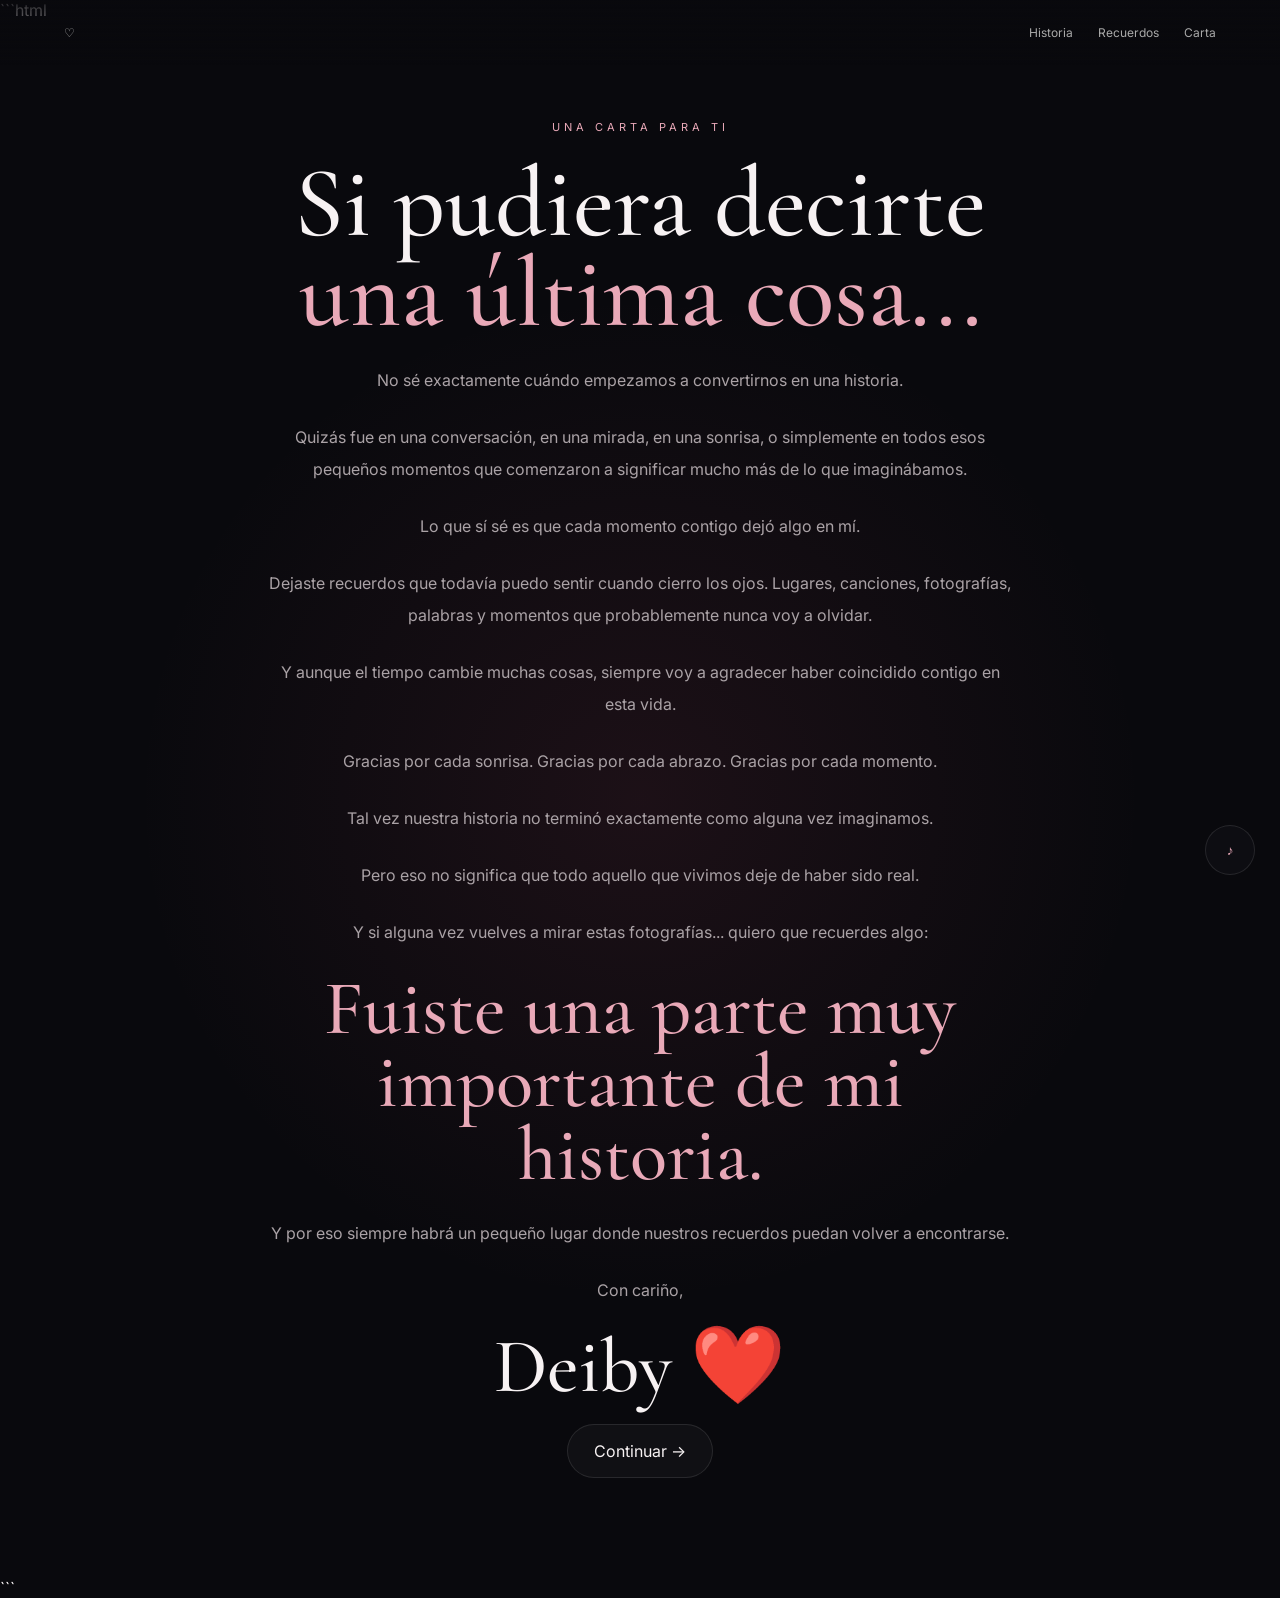
==== carta.html @ 8153db78 "Fix hyperlink in carta.html" ====
```html
<!DOCTYPE html>
<html lang="es">

<head>

    <meta charset="UTF-8">

    <meta
        name="viewport"
        content="width=device-width, initial-scale=1.0"
    >

    <title>Una Carta Para Ti ❤️</title>

    <link
        rel="stylesheet"
        href="Styles.css"
    >

</head>


<body>


    <!-- NAVEGACIÓN -->

    <nav class="story-nav">

        <a
            href="index.html"
            class="logo"
        >
            ♡
        </a>


        <div>

            <a href="historia.html">
                Historia
            </a>

            <a href="recuerdos.html">
                Recuerdos
            </a>

            <a href="carta.html">
                Carta
            </a>

        </div>

    </nav>



    <!-- CARTA -->

    <main class="story-section letter-scene">

        <article class="letter">

            <p class="eyebrow">
                UNA CARTA PARA TI
            </p>


            <h1>

                Si pudiera decirte
                <span>
                    una última cosa...
                </span>

            </h1>


            <p>

                No sé exactamente cuándo
                empezamos a convertirnos en una historia.

            </p>


            <p>

                Quizás fue en una conversación,
                en una mirada, en una sonrisa,
                o simplemente en todos esos pequeños
                momentos que comenzaron a significar
                mucho más de lo que imaginábamos.

            </p>


            <p>

                Lo que sí sé es que cada momento
                contigo dejó algo en mí.

            </p>


            <p>

                Dejaste recuerdos que todavía puedo
                sentir cuando cierro los ojos.

                Lugares, canciones, fotografías,
                palabras y momentos que probablemente
                nunca voy a olvidar.

            </p>


            <p>

                Y aunque el tiempo cambie muchas cosas,
                siempre voy a agradecer haber coincidido
                contigo en esta vida.

            </p>


            <p>

                Gracias por cada sonrisa.

                Gracias por cada abrazo.

                Gracias por cada momento.

            </p>


            <p>

                Tal vez nuestra historia no terminó
                exactamente como alguna vez imaginamos.

            </p>


            <p>

                Pero eso no significa que todo aquello
                que vivimos deje de haber sido real.

            </p>


            <p>

                Y si alguna vez vuelves a mirar
                estas fotografías...

                quiero que recuerdes algo:

            </p>


            <h2>

                <span>
                    Fuiste una parte muy importante
                    de mi historia.
                </span>

            </h2>


            <p>

                Y por eso siempre habrá un pequeño
                lugar donde nuestros recuerdos
                puedan volver a encontrarse.

            </p>


            <p>

                Con cariño,

            </p>


            <h2>

                Deiby ❤️

            </h2>


            <br>

<a href="historia.html#final-pagina" class="main-button">
    Continuar →
</a>

        </article>

    </main>



    <!-- MÚSICA -->

    <audio
        id="music"
        loop
    >

        <source
            src="music/fondo_romantico.mp3"
            type="audio/mpeg"
        >

    </audio>


    <button
        class="music-button"
        onclick="toggleMusic()"
    >
        ♪
    </button>


    <script src="script.js"></script>

</body>

</html>
```
---- Styles.css ----
@import url('https://fonts.googleapis.com/css2?family=Cormorant+Garamond:wght@400;500;600;700&family=Inter:wght@300;400;500;600&display=swap');


:root {

    --background: #09090d;
    --background-soft: #111116;

    --text: #f7f2f3;
    --muted: #aaa2a6;

    --accent: #e9a9b8;
    --accent-light: #ffd7df;

    --border: rgba(255,255,255,.1);

}


* {

    margin: 0;
    padding: 0;

    box-sizing: border-box;

}


html {

    scroll-behavior: smooth;

}


body {

    background: var(--background);

    color: var(--text);

    font-family: 'Inter', sans-serif;

}


a {

    color: inherit;

    text-decoration: none;

}


button {

    font-family: inherit;

}


/* -------------------------
   PORTADA
------------------------- */


.home {

    min-height: 100vh;

    background:

        radial-gradient(
            circle at 50% 40%,
            rgba(190,80,110,.18),
            transparent 40%
        ),

        #09090d;

}


.hero {

    min-height: 100vh;

    display: flex;

    flex-direction: column;

    justify-content: center;

    align-items: center;

    text-align: center;

    padding: 30px;

}


.eyebrow {

    font-size: 11px;

    letter-spacing: 4px;

    text-transform: uppercase;

    color: var(--accent);

    margin-bottom: 25px;

}


.hero h1 {

    max-width: 850px;

    font-family: 'Cormorant Garamond', serif;

    font-size: clamp(55px, 8vw, 110px);

    line-height: .9;

    font-weight: 500;

}


.hero h1 span,
.story-section h1 span,
.story-section h2 span {

    display: block;

    color: var(--accent);

}


.hero-text {

    max-width: 550px;

    margin: 35px 0;

    color: var(--muted);

    line-height: 1.8;

}


.main-button {

    display: inline-flex;

    align-items: center;

    gap: 20px;

    padding: 16px 26px;

    border: 1px solid var(--border);

    border-radius: 50px;

    transition: .4s;

    background: rgba(255,255,255,.03);

}


.main-button:hover {

    transform: translateY(-4px);

    background: var(--accent);

    color: #171017;

}


.scroll-hint {

    margin-top: 70px;

    color: #777;

    font-size: 11px;

    letter-spacing: 2px;

    text-transform: uppercase;

}


.scroll-hint span {

    display: block;

    font-size: 20px;

    margin-bottom: 10px;

}


/* -------------------------
   NAV
------------------------- */


.story-nav {

    position: fixed;

    top: 0;

    left: 0;

    width: 100%;

    z-index: 100;

    display: flex;

    justify-content: space-between;

    align-items: center;

    padding: 25px 5%;

    background: linear-gradient(
        rgba(9,9,13,.9),
        transparent
    );

}


.logo {

    font-family: 'Cormorant Garamond', serif;

    font-size: 35px;

    color: var(--accent);

}


.story-nav div {

    display: flex;

    gap: 25px;

}


.story-nav a {

    font-size: 12px;

    color: #aaa;

    transition: .3s;

}


.story-nav a:hover {

    color: var(--accent);

}


/* -------------------------
   HISTORIA
------------------------- */


.story-section {

    min-height: 100vh;

    display: flex;

    align-items: center;

    justify-content: center;

    padding: 100px 8%;

}


.intro {

    text-align: center;

    background:

        radial-gradient(
            circle,
            rgba(210,90,120,.12),
            transparent 45%
        );

}


.story-content {

    max-width: 800px;

}


.story-section h1 {

    font-family: 'Cormorant Garamond', serif;

    font-size: clamp(55px, 8vw, 100px);

    line-height: .9;

    font-weight: 500;

}


.story-section h2 {

    font-family: 'Cormorant Garamond', serif;

    font-size: clamp(45px, 6vw, 80px);

    line-height: .95;

    font-weight: 500;

}


.story-content > p:not(.eyebrow) {

    margin: 35px auto;

    max-width: 550px;

    color: var(--muted);

    line-height: 1.8;

}


.story-content button {

    padding: 15px 30px;

    border: 1px solid var(--border);

    border-radius: 50px;

    color: white;

    background: transparent;

    cursor: pointer;

}


/* -------------------------
   FOTO
------------------------- */


.photo-scene {

    gap: 10%;

    background: var(--background-soft);

}


.photo-wrapper {

    width: min(500px, 90vw);

    transform: rotate(-3deg);

}


.photo-wrapper img {

    width: 100%;

    display: block;

    padding: 12px;

    background: #f4eeee;

    box-shadow:
        0 30px 80px rgba(0,0,0,.5);

}


.story-text {

    max-width: 500px;

}


.story-text p:not(.eyebrow) {

    color: var(--muted);

    line-height: 1.8;

    margin-top: 30px;

}


/* -------------------------
   RECUERDOS
------------------------- */


.memories {

    flex-direction: column;

    text-align: center;

}


.memory-grid {

    width: 100%;

    max-width: 1100px;

    margin-top: 70px;

    display: grid;

    grid-template-columns: repeat(4, 1fr);

    gap: 18px;

}


.memory-grid img {

    width: 100%;

    height: 350px;

    object-fit: cover;

    transition: .5s;

    filter: grayscale(30%);

}


.memory-grid img:hover {

    transform: scale(1.04);

    filter: grayscale(0);

}


/* -------------------------
   CARTA
------------------------- */


.letter-scene {

    background:

        radial-gradient(
            circle at center,
            rgba(200,80,110,.1),
            transparent 50%
        );

}


.letter {

    max-width: 750px;

    text-align: center;

}


.letter p:not(.eyebrow) {

    margin: 25px auto;

    color: var(--muted);

    line-height: 2;

}


/* -------------------------
   FINAL
------------------------- */


.final-scene {

    position: relative;

    padding: 0;

    overflow: hidden;

}


.final-scene > img {

    width: 100%;

    height: 100vh;

    object-fit: cover;

    filter: brightness(.35);

}


.final-overlay {

    position: absolute;

    inset: 0;

    display: flex;

    flex-direction: column;

    justify-content: center;

    align-items: center;

    text-align: center;

    padding: 30px;

}


.final-overlay h1 {

    max-width: 900px;

    margin-bottom: 45px;

}


/* -------------------------
   MUSICA
------------------------- */


.music-button {

    position: fixed;

    right: 25px;

    bottom: 25px;

    width: 50px;

    height: 50px;

    border-radius: 50%;

    border: 1px solid var(--border);

    background: rgba(15,15,20,.8);

    color: var(--accent);

    cursor: pointer;

    z-index: 200;

}


/* -------------------------
   RESPONSIVE
------------------------- */


@media (max-width: 800px) {

    .story-nav div {

        gap: 12px;

    }


    .story-nav a {

        font-size: 10px;

    }


    .photo-scene {

        flex-direction: column;

    }


    .story-text {

        text-align: center;

    }


    .memory-grid {

        grid-template-columns: repeat(2, 1fr);

    }


    .memory-grid img {

        height: 250px;

    }

}


@media (max-width: 500px) {

    .story-nav {

        padding: 18px;

    }


    .story-nav div {

        gap: 8px;

    }


    .memory-grid {

        grid-template-columns: 1fr;

    }


    .memory-grid img {

        height: 350px;

    }

}

/* =================================
   EFFECT CARDS - NUESTROS RECUERDOS
================================= */

.memories-carousel {
  width: 100%;
  max-width: 900px;
  margin: 50px auto 20px;
  padding: 25px 0 10px;
  overflow: hidden;
}

.memories-swiper {
  width: 100%;
  max-width: 350px;
  height: 470px;
  overflow: visible;
  margin: 0 auto;
}

.memories-swiper .swiper-slide {
  position: relative;
  width: 310px;
  height: 440px;
  overflow: hidden;
  border-radius: 25px;
  background: #f6e4ec;
  border: 1px solid rgba(255, 255, 255, 0.8);
  box-shadow: 0 18px 40px rgba(65, 31, 48, 0.2);
}

.memories-swiper .swiper-slide > img {
  display: block;
  width: 100%;
  height: 100%;
  object-fit: cover;
}

.memory-caption {
  position: absolute;
  inset: auto 0 0;
  padding: 55px 23px 25px;
  color: white;
  background: linear-gradient(
    transparent,
    rgba(28, 13, 24, 0.9)
  );
  text-align: left;
}

.memory-caption span {
  font-size: 0.8rem;
  letter-spacing: 3px;
  color: #ffd4e5;
}

.memory-caption h3 {
  margin: 10px 0 6px;
  font-size: 1.7rem;
}

.memory-caption p {
  margin: 0;
  line-height: 1.6;
  font-size: 0.92rem;
}

.memories-pagination {
  display: flex;
  justify-content: center;
  gap: 5px;
  margin-top: 18px;
}

.memories-pagination .swiper-pagination-bullet {
  background: #d58aab;
  opacity: 0.45;
}

.memories-pagination .swiper-pagination-bullet-active {
  background: #b94d7c;
  opacity: 1;
}

.memories-hint {
  margin-top: 20px;
  text-align: center;
  font-size: 0.9rem;
  opacity: 0.75;
}

/* Tarjeta especial para Lía Victoria */

.memories-swiper .memory-baby-card {
  display: flex;
  align-items: center;
  justify-content: center;
  padding: 28px;
  box-sizing: border-box;
  text-align: center;
  color: #8e4d70;
  background:
    radial-gradient(circle at top right, #fff 0, transparent 35%),
    linear-gradient(145deg, #ffe6ef, #eee4ff);
}

.baby-content > span {
  display: block;
  font-size: 4rem;
  color: #cc719b;
  animation: babyHeartbeat 2s infinite;
}

.baby-content > p:first-of-type {
  margin-top: 15px;
  font-size: 0.7rem;
  font-weight: bold;
  letter-spacing: 2px;
}

.baby-content h3 {
  margin: 15px 0;
  font-family: Georgia, serif;
  font-size: 2.6rem;
  color: #bd5f8d;
}

.baby-content a {
  display: inline-block;
  margin-top: 20px;
  padding: 12px 18px;
  border-radius: 30px;
  color: white;
  background: #c96997;
  text-decoration: none;
  font-weight: bold;
}

.baby-content a:hover {
  background: #a94c79;
}

@keyframes babyHeartbeat {
  0%, 100% { transform: scale(1); }
  50% { transform: scale(1.12); }
}

@media (max-width: 480px) {
  .memories-swiper {
    max-width: 290px;
    height: 420px;
  }

  .memories-swiper .swiper-slide {
    width: 270px;
    height: 395px;
  }

  .memory-caption h3 {
    font-size: 1.5rem;
  }
}
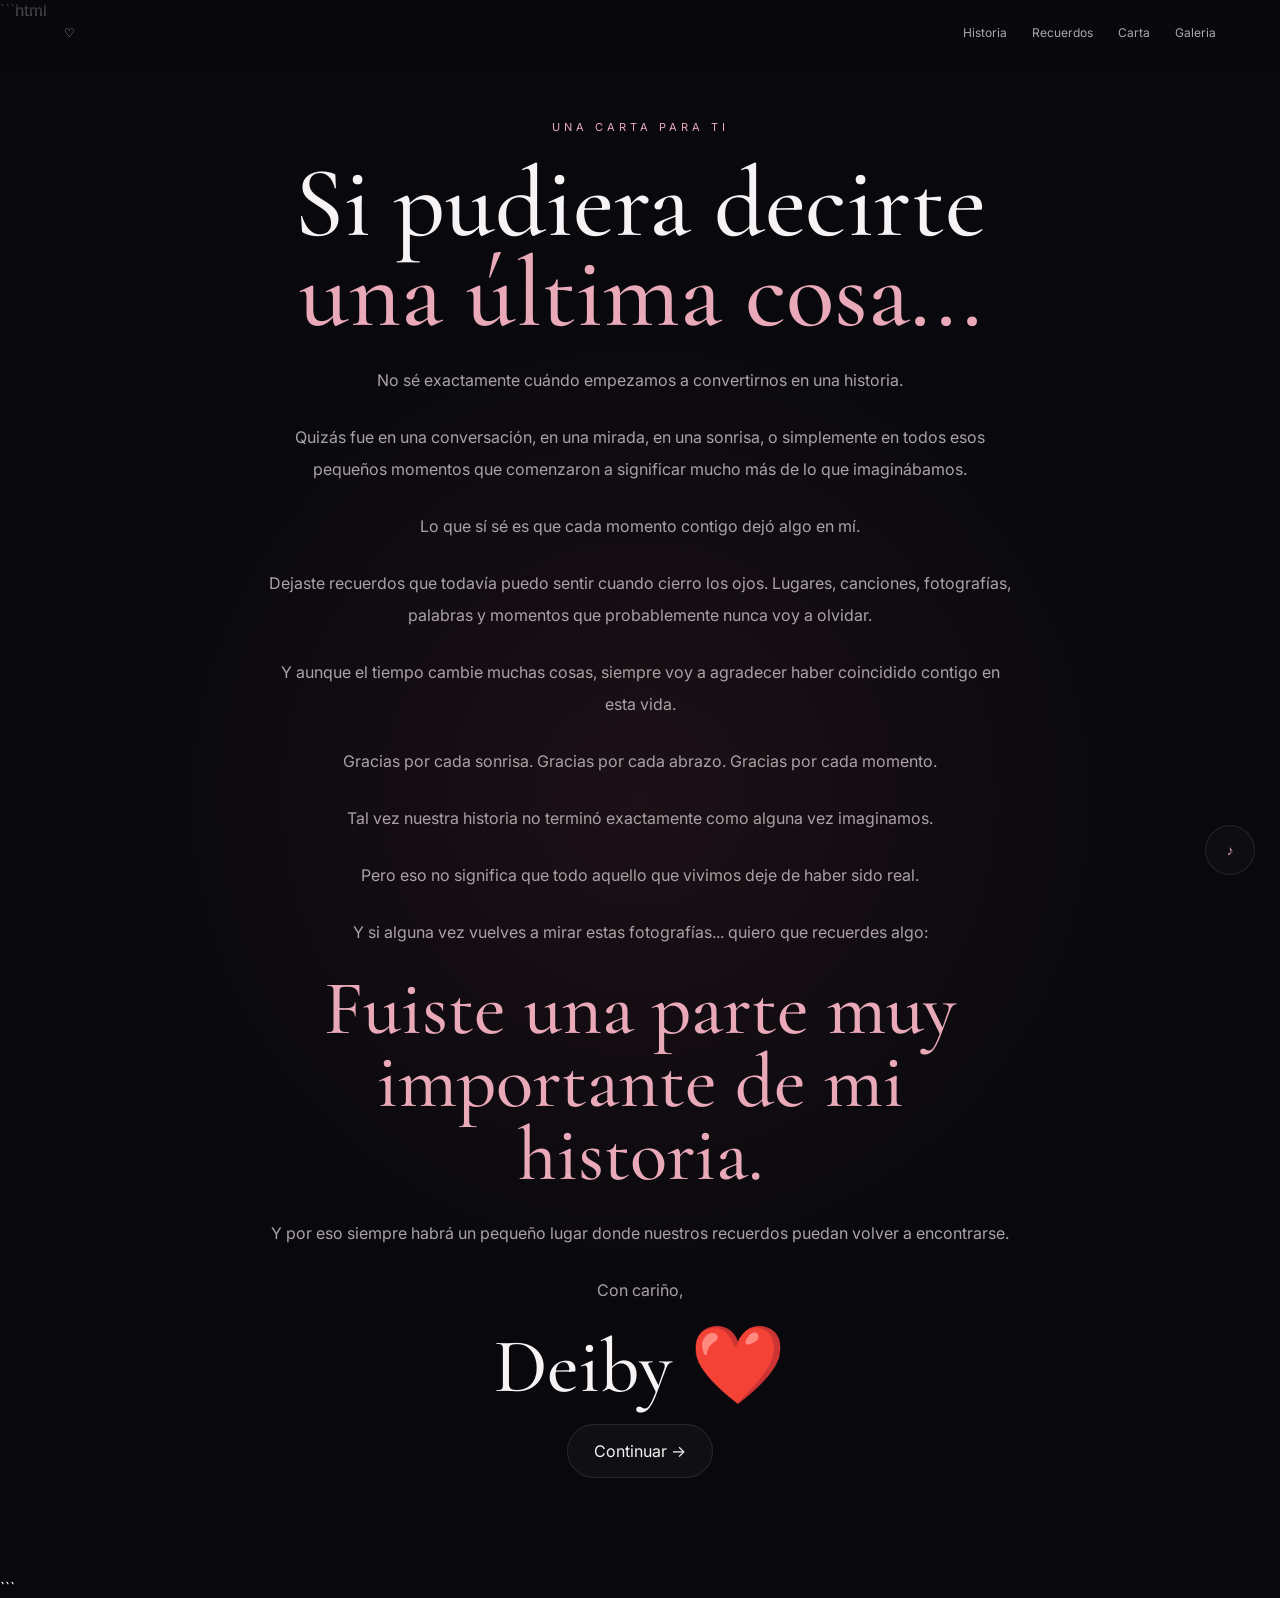
==== commit 7ff72252: "Add link to Galeria in carta.html" ====
--- a/carta.html
+++ b/carta.html
@@ -50,6 +50,10 @@
                 Carta
             </a>
 
+             <a href="galeria.html">
+                Galeria
+            </a>
+
         </div>
 
     </nav>
@@ -197,7 +201,7 @@
 
             <br>
 
-<a href="historia.html#final-pagina" class="main-button">
+<a href="historia.html#final-historia" class="main-button">
     Continuar →
 </a>
 
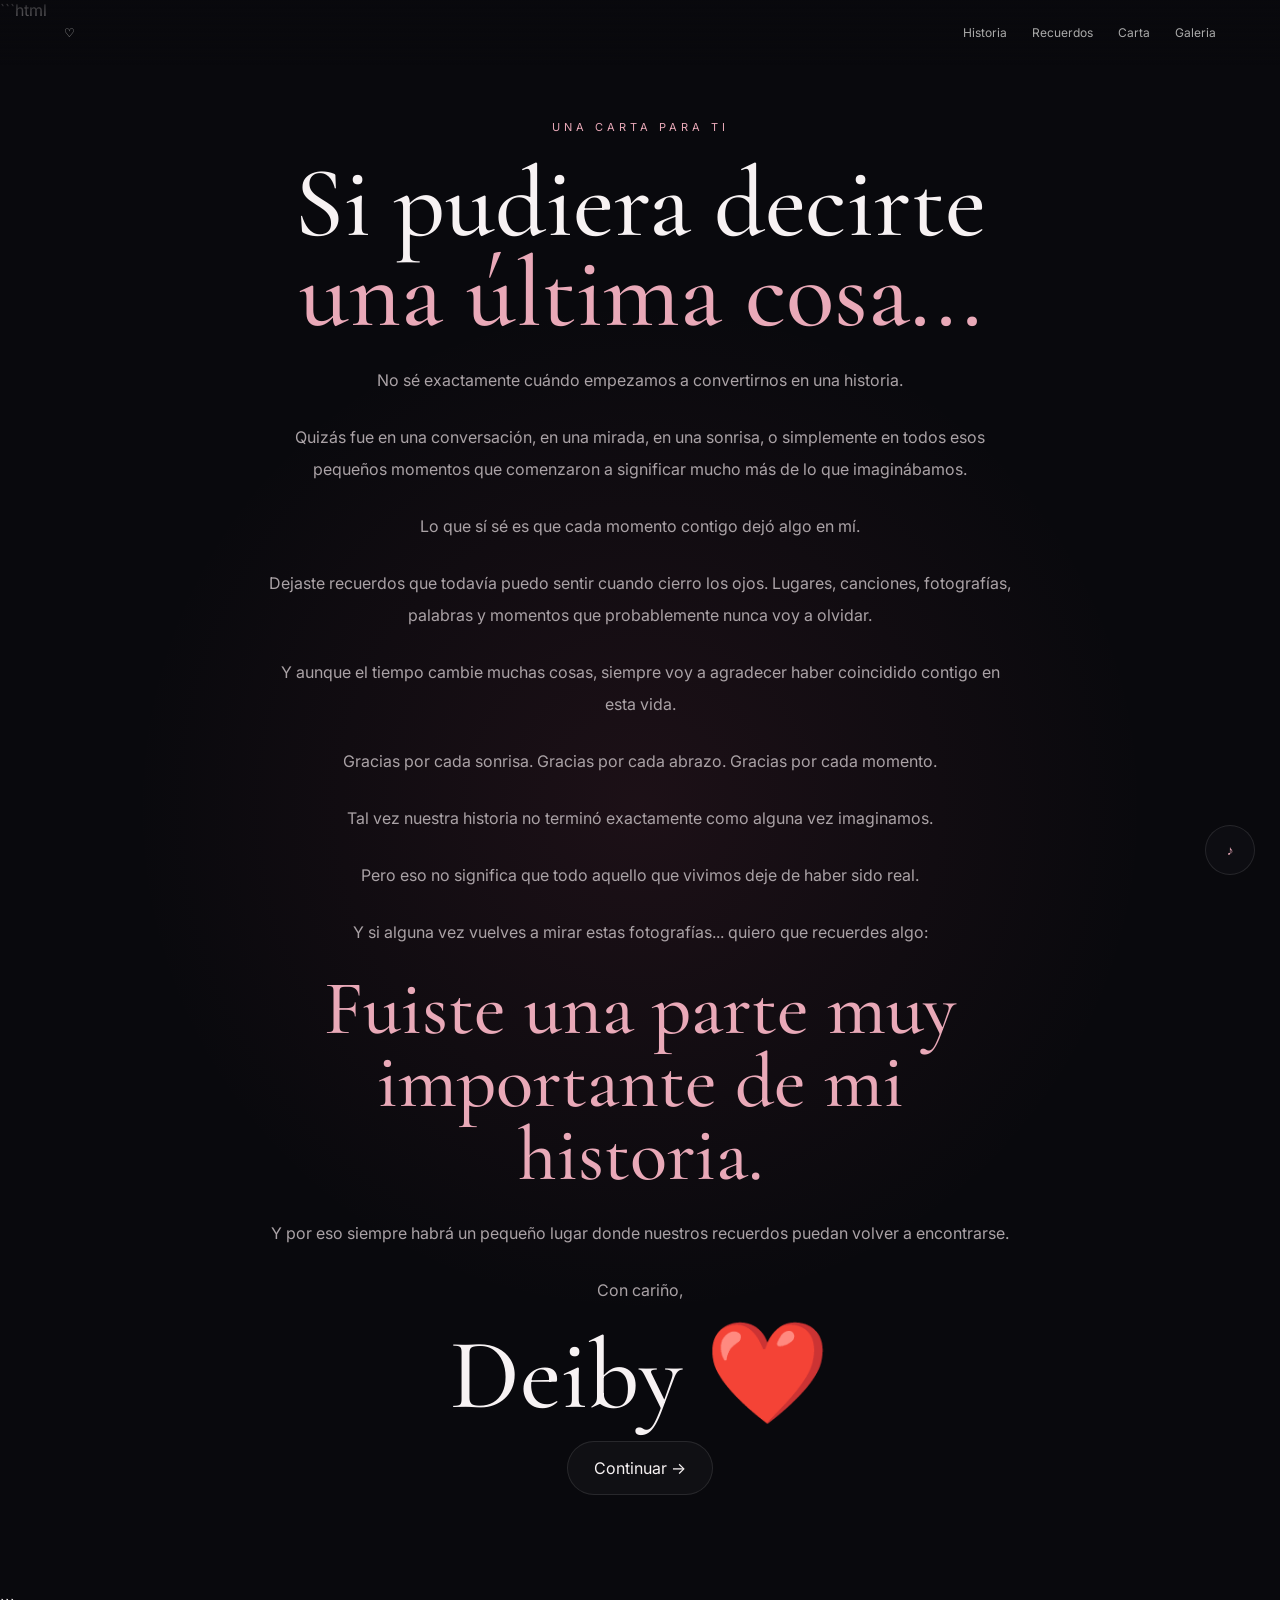
==== commit bce6b626: "Update carta.html" ====
--- a/carta.html
+++ b/carta.html
@@ -192,11 +192,11 @@
             </p>
 
 
-            <h2>
+            <h1>
 
                 Deiby ❤️
 
-            </h2>
+            </h1>
 
 
             <br>
--- a/Styles.css
+++ b/Styles.css
@@ -868,3 +868,23 @@
     font-size: 1.5rem;
   }
 }
+
+/* TARJETA DESTACADA: CONSERVA EL FONDO ORIGINAL */
+.familia-destacada {
+    position: relative;
+    max-width: 760px;
+    margin: 70px auto;
+    padding: 55px 25px;
+    text-align: center;
+    overflow: hidden;
+    border: 1px solid rgba(255, 255, 255, 0.55);
+    border-radius: 28px;
+
+    /* Fondo translúcido: deja ver la imagen original */
+    background: rgba(255, 240, 245, 0.72);
+
+    backdrop-filter: blur(3px);
+    -webkit-backdrop-filter: blur(3px);
+
+    box-shadow: 0 20px 50px rgba(80, 30, 55, 0.18);
+}
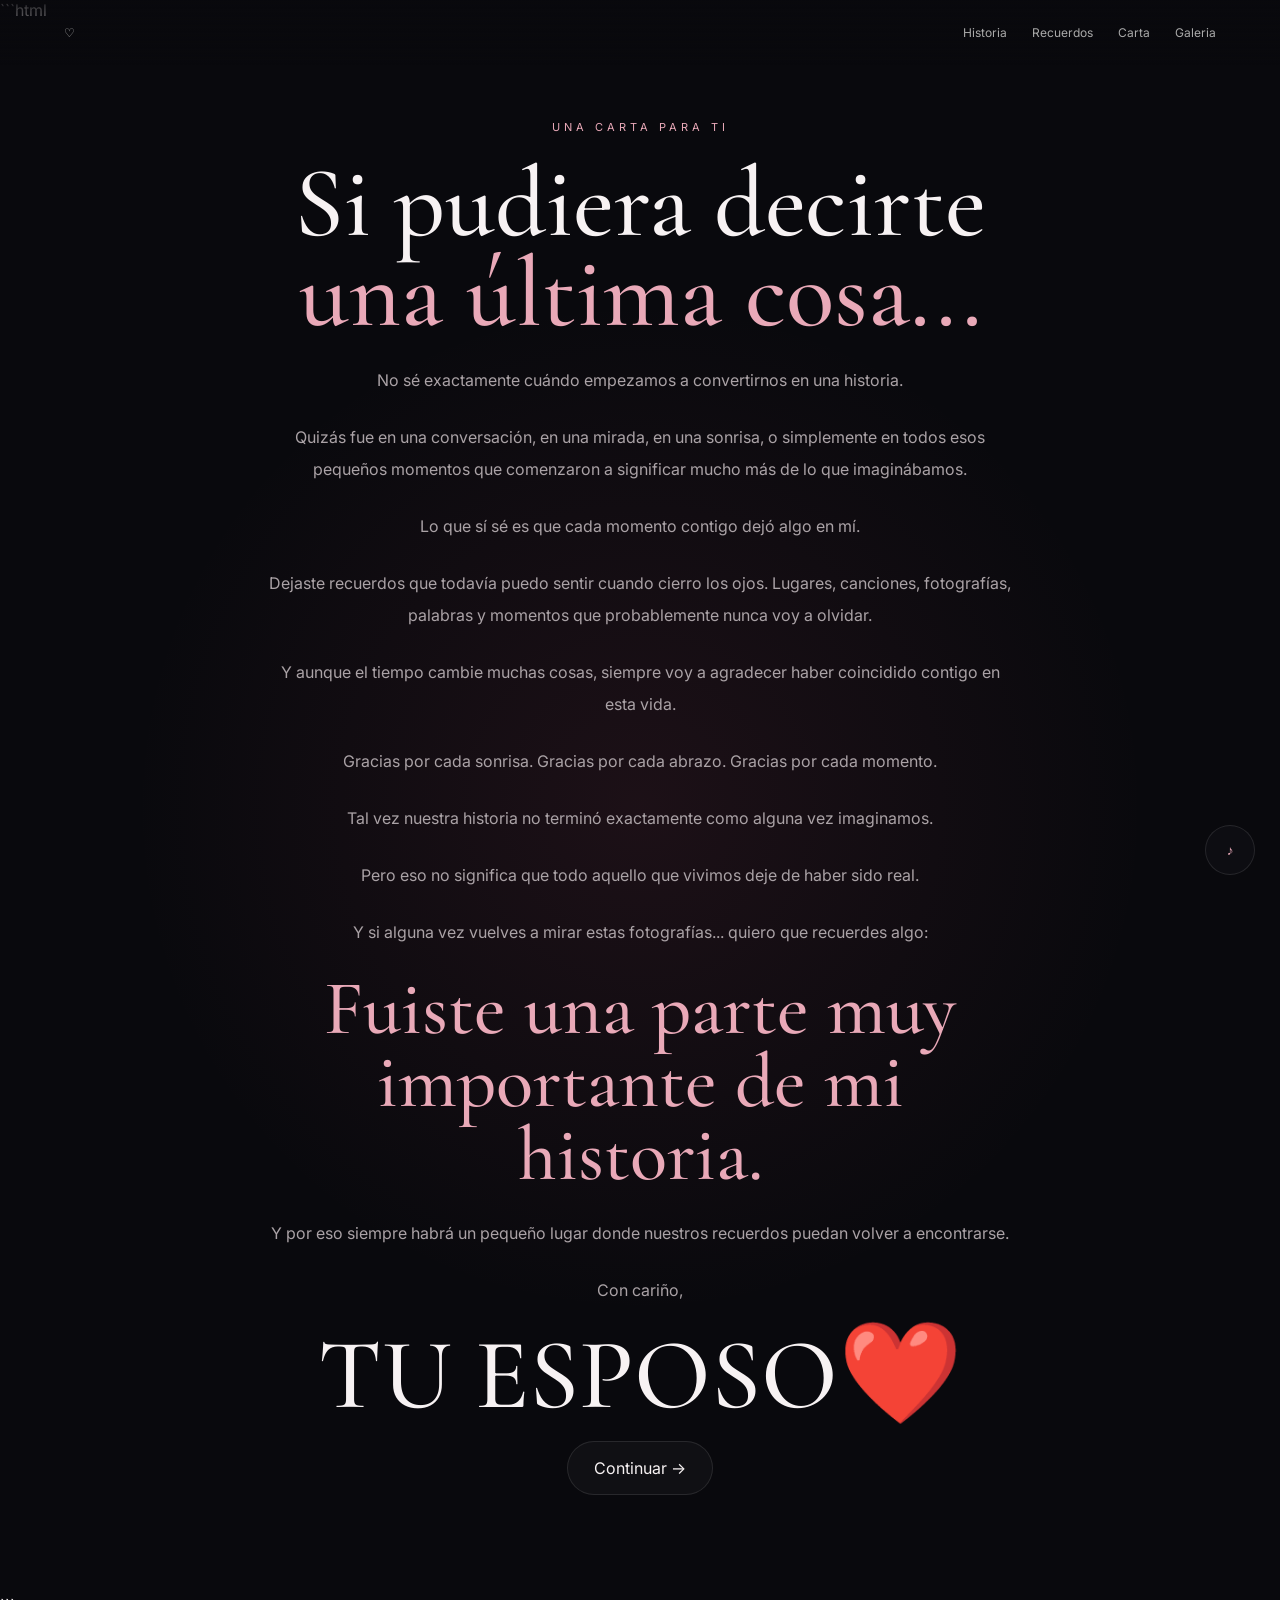
==== commit 4905b542: "Update header text to 'TU ESPOSO❤️'" ====
--- a/carta.html
+++ b/carta.html
@@ -194,7 +194,7 @@
 
             <h1>
 
-                Deiby ❤️
+                TU ESPOSO❤️
 
             </h1>
 
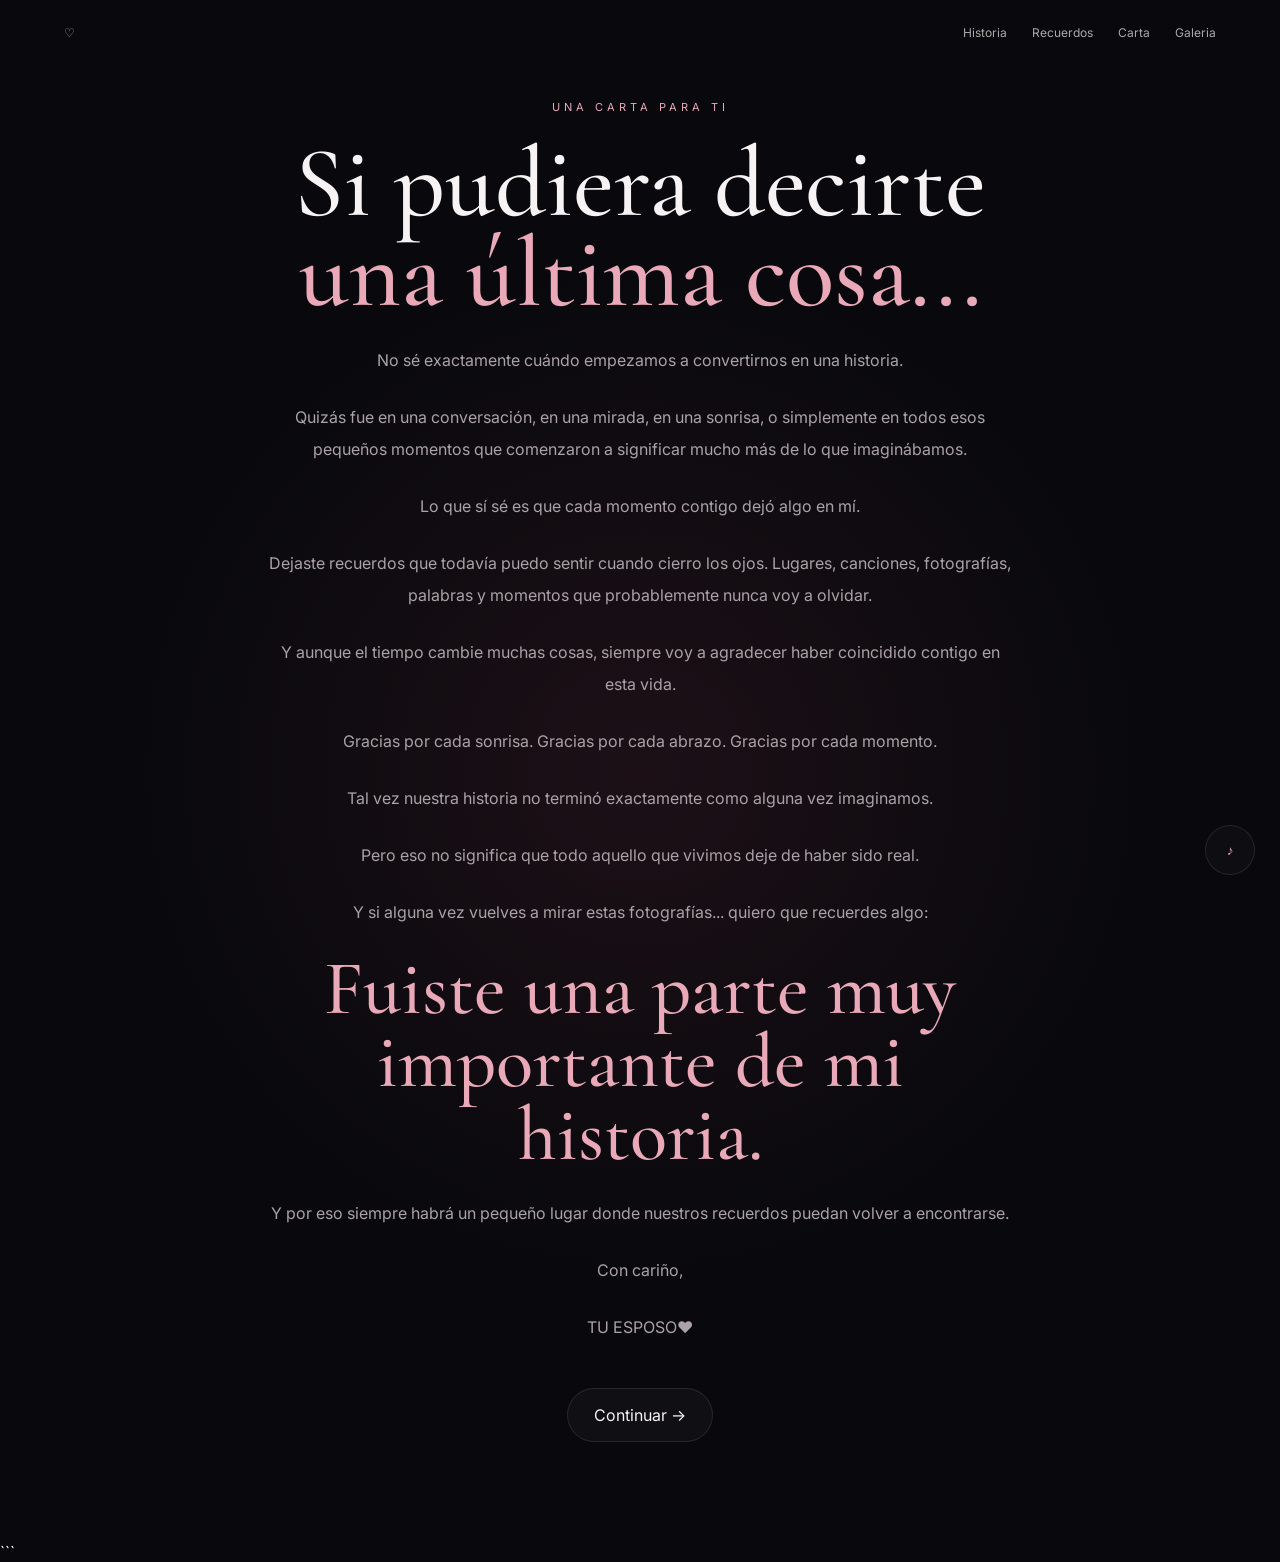
==== commit 20e6262f: "Change h1 tag to paragraph for 'TU ESPOSO❤️' Replaced h1 tag with a paragraph tag for better semanti" ====
--- a/carta.html
+++ b/carta.html
@@ -1,4 +1,3 @@
-```html
 <!DOCTYPE html>
 <html lang="es">
 
@@ -192,11 +191,11 @@
             </p>
 
 
-            <h1>
+            <p>
 
                 TU ESPOSO❤️
 
-            </h1>
+            </p>
 
 
             <br>
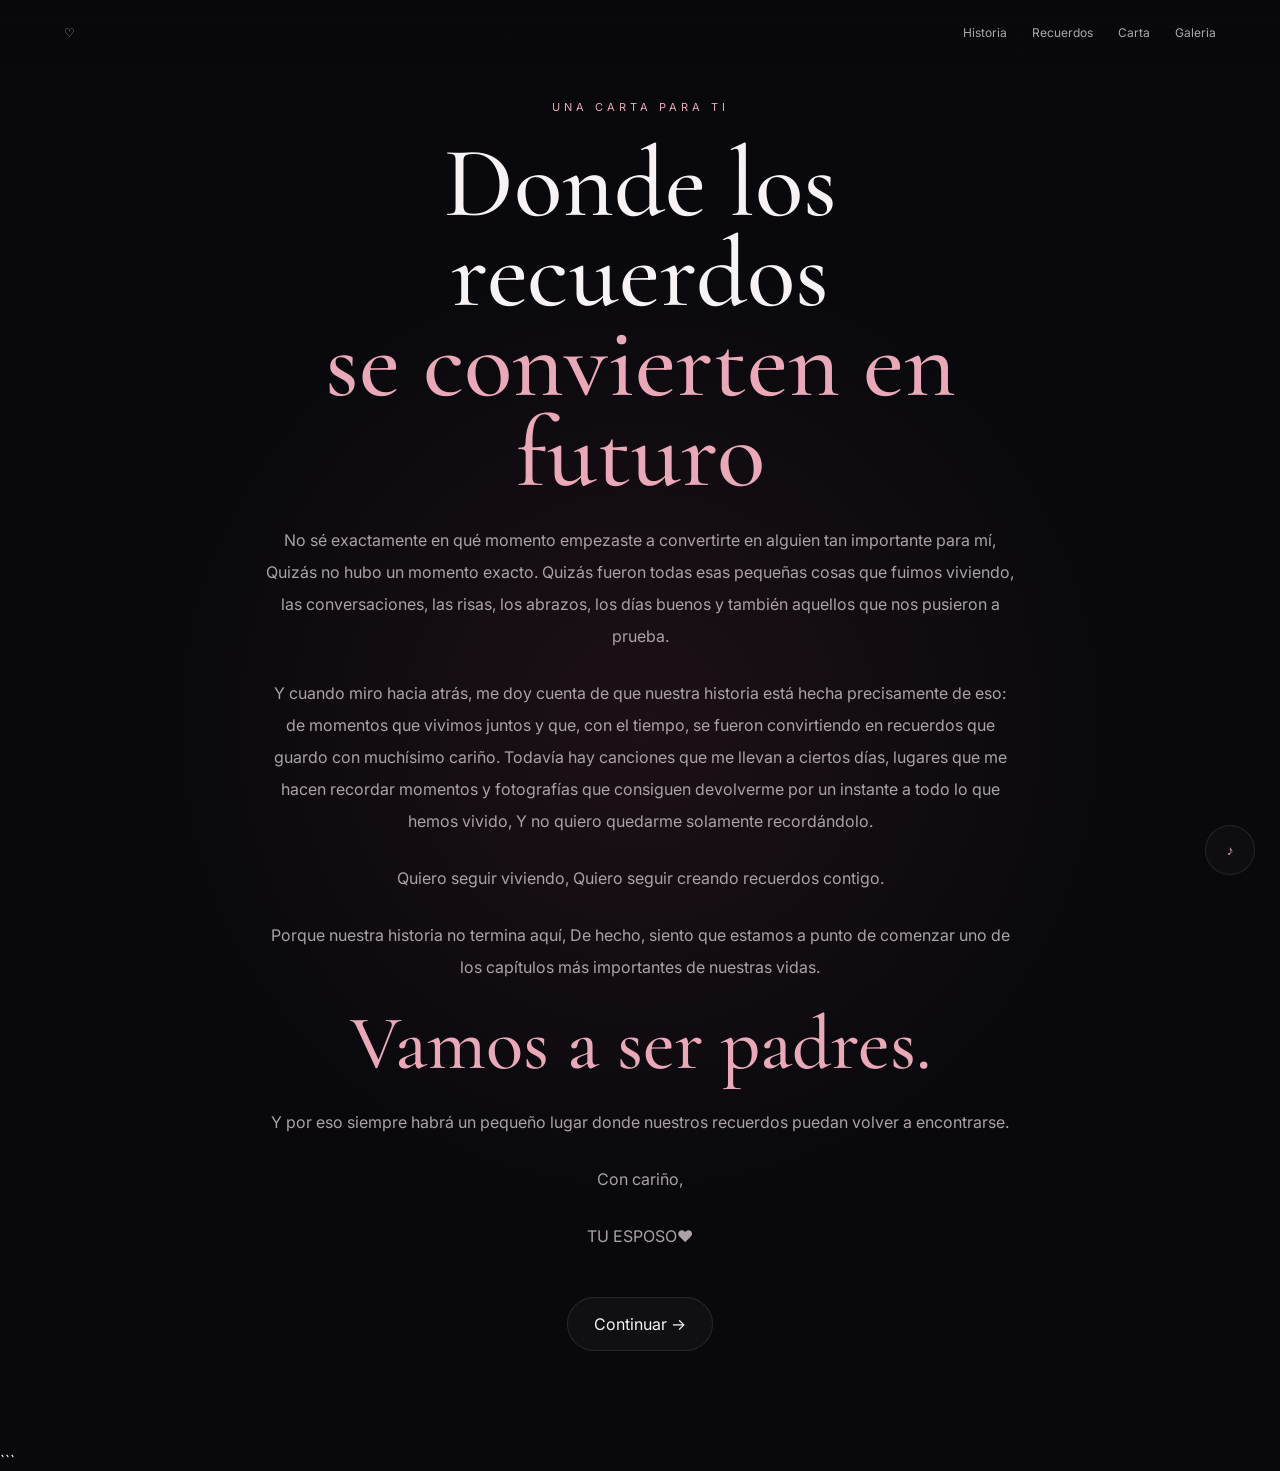
==== commit 4d694ff6: "Update carta.html" ====
--- a/carta.html
+++ b/carta.html
@@ -72,104 +72,36 @@
 
             <h1>
 
-                Si pudiera decirte
+                Donde los recuerdos 
                 <span>
-                    una última cosa...
+                    se convierten en futuro
                 </span>
 
             </h1>
 
 
             <p>
-
-                No sé exactamente cuándo
-                empezamos a convertirnos en una historia.
-
+                No sé exactamente en qué momento empezaste a convertirte en alguien tan importante para mí,
+                Quizás no hubo un momento exacto. Quizás fueron todas esas pequeñas cosas que fuimos viviendo,
+                las conversaciones, las risas, los abrazos, los días buenos y también aquellos que nos pusieron a prueba.
+            </p>   
+            <p>
+                Y cuando miro hacia atrás, me doy cuenta de que nuestra historia está hecha precisamente de eso: 
+                de momentos que vivimos juntos y que, con el tiempo, se fueron convirtiendo en recuerdos que guardo con muchísimo cariño. 
+                Todavía hay canciones que me llevan a ciertos días, lugares que me hacen recordar momentos y fotografías que consiguen devolverme por un instante a todo lo que hemos vivido, 
+                Y no quiero quedarme solamente recordándolo.
             </p>
-
-
             <p>
-
-                Quizás fue en una conversación,
-                en una mirada, en una sonrisa,
-                o simplemente en todos esos pequeños
-                momentos que comenzaron a significar
-                mucho más de lo que imaginábamos.
-
+                Quiero seguir viviendo, Quiero seguir creando recuerdos contigo.
             </p>
-
-
             <p>
-
-                Lo que sí sé es que cada momento
-                contigo dejó algo en mí.
-
+                 Porque nuestra historia no termina aquí, De hecho, siento que estamos a punto de comenzar
+                uno de los capítulos más importantes de nuestras vidas.
             </p>
-
-
-            <p>
-
-                Dejaste recuerdos que todavía puedo
-                sentir cuando cierro los ojos.
-
-                Lugares, canciones, fotografías,
-                palabras y momentos que probablemente
-                nunca voy a olvidar.
-
-            </p>
-
-
-            <p>
-
-                Y aunque el tiempo cambie muchas cosas,
-                siempre voy a agradecer haber coincidido
-                contigo en esta vida.
-
-            </p>
-
-
-            <p>
-
-                Gracias por cada sonrisa.
-
-                Gracias por cada abrazo.
-
-                Gracias por cada momento.
-
-            </p>
-
-
-            <p>
-
-                Tal vez nuestra historia no terminó
-                exactamente como alguna vez imaginamos.
-
-            </p>
-
-
-            <p>
-
-                Pero eso no significa que todo aquello
-                que vivimos deje de haber sido real.
-
-            </p>
-
-
-            <p>
-
-                Y si alguna vez vuelves a mirar
-                estas fotografías...
-
-                quiero que recuerdes algo:
-
-            </p>
-
-
             <h2>
 
                 <span>
-                    Fuiste una parte muy importante
-                    de mi historia.
+                    Vamos a ser padres.
                 </span>
 
             </h2>
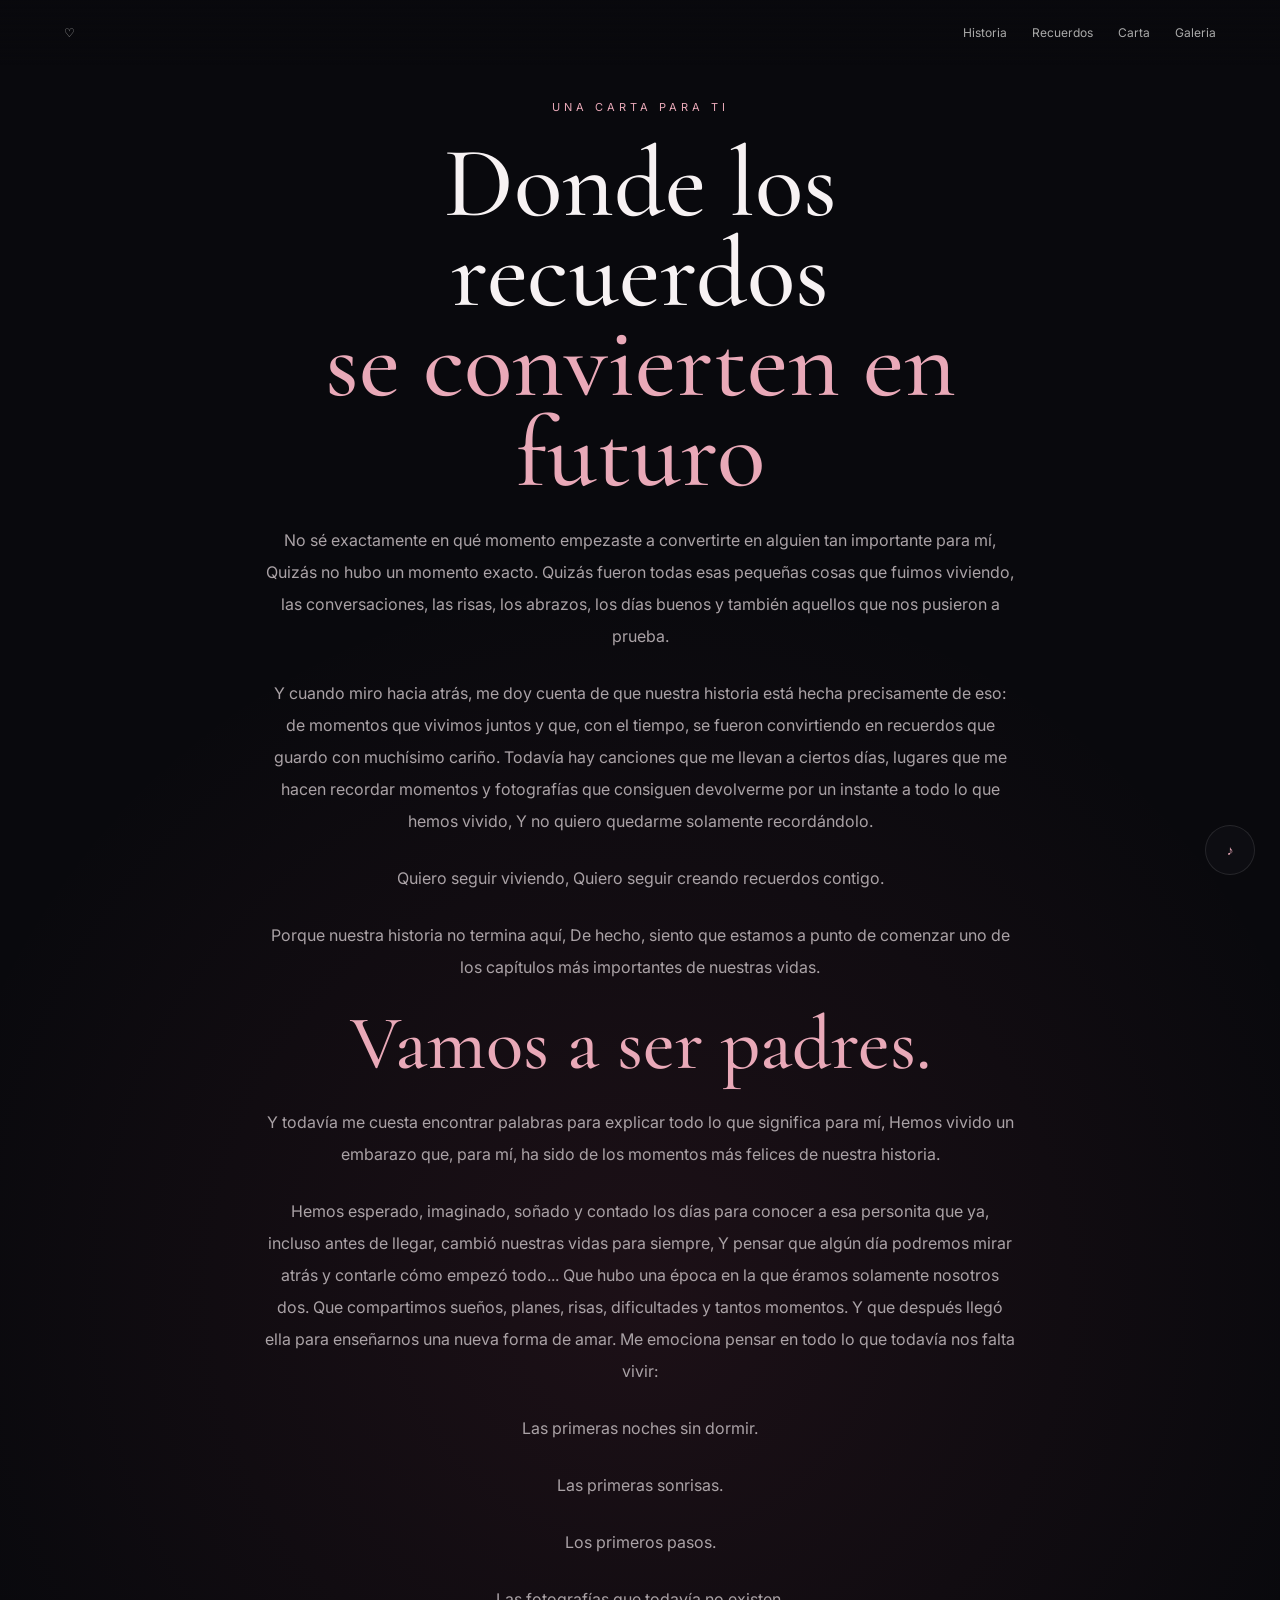
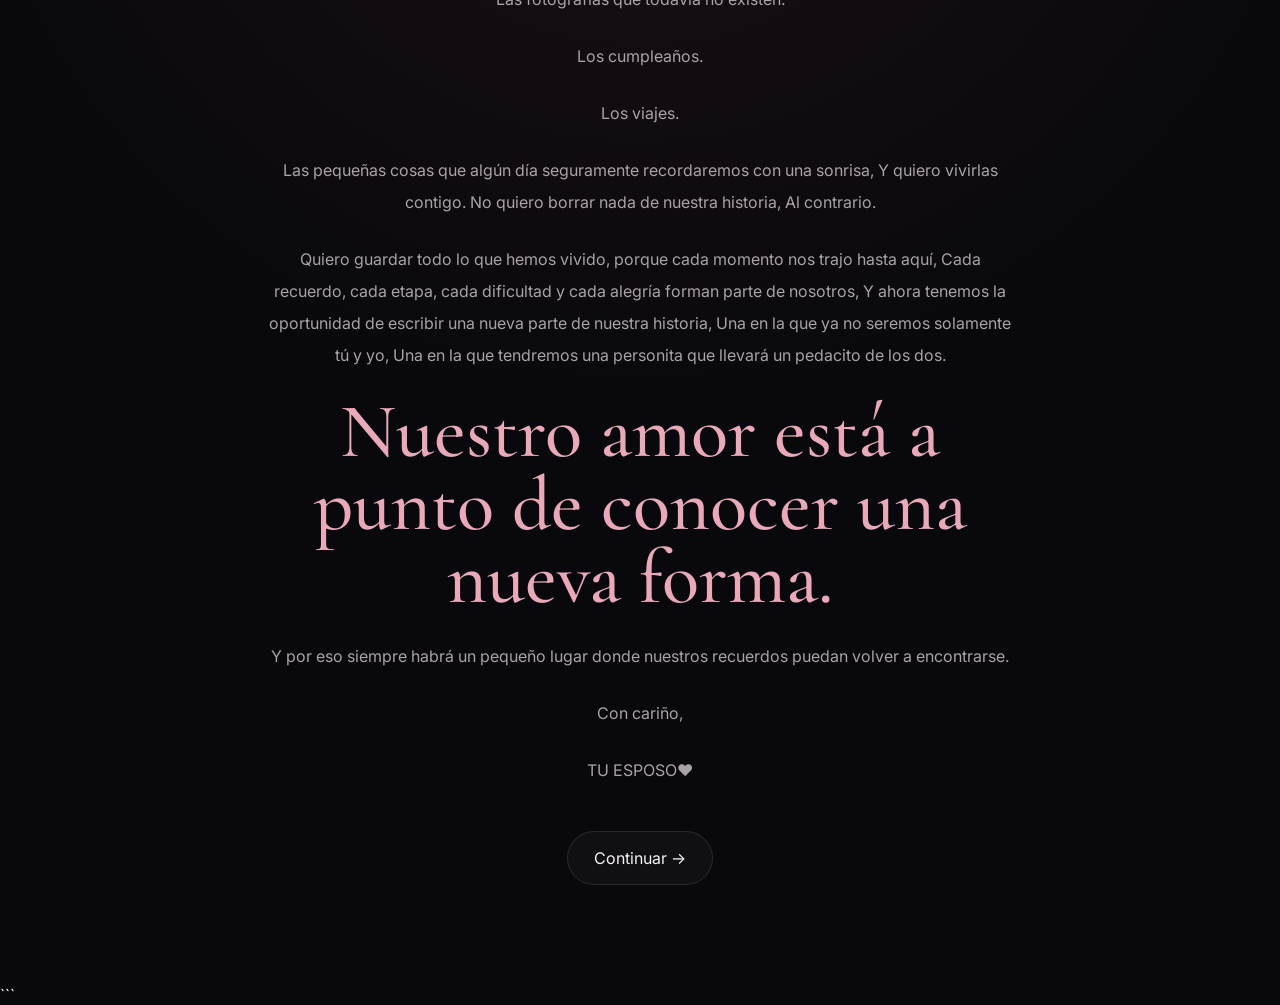
==== commit 63f45326: "Enhance carta.html with reflections on parenthood Added emotional reflections on parenthood and futu" ====
--- a/carta.html
+++ b/carta.html
@@ -105,8 +105,40 @@
                 </span>
 
             </h2>
-
-
+             <p>
+                  Y todavía me cuesta encontrar palabras para explicar todo lo que significa para mí,
+                 Hemos vivido un embarazo que, para mí, ha sido de los momentos más felices de nuestra historia.
+             </p>
+             <p> 
+                 Hemos esperado, imaginado, soñado y contado los días para conocer a esa personita que ya, incluso antes de llegar, 
+                 cambió nuestras vidas para siempre, Y pensar que algún día podremos mirar atrás y contarle cómo empezó todo...
+                 Que hubo una época en la que éramos solamente nosotros dos. Que compartimos sueños, planes, risas, dificultades y tantos momentos.
+                 Y que después llegó ella para enseñarnos una nueva forma de amar. Me emociona pensar en todo lo que todavía nos falta vivir:
+             </p>      
+                 <p> Las primeras noches sin dormir.</p>   
+                 <p>Las primeras sonrisas.</p>   
+                 <p>Los primeros pasos.</p>   
+                 <p>Las fotografías que todavía no existen.</p>   
+                 <p>Los cumpleaños.</p>   
+                 <p>Los viajes.</p>    
+                 
+              <p>
+                  Las pequeñas cosas que algún día seguramente recordaremos con una sonrisa,
+                  Y quiero vivirlas contigo. No quiero borrar nada de nuestra historia, Al contrario.
+              </p>         
+              <p>
+                  Quiero guardar todo lo que hemos vivido, porque cada momento nos trajo hasta aquí, 
+                  Cada recuerdo, cada etapa, cada dificultad y cada alegría forman parte de nosotros, 
+                  Y ahora tenemos la oportunidad de escribir una nueva parte de nuestra historia, 
+                  Una en la que ya no seremos solamente tú y yo, Una en la que tendremos una personita que llevará un pedacito de los dos.
+             </p>
+     <h2>
+
+                <span>
+                 Nuestro amor está a punto de conocer una nueva forma.
+                </span>
+
+     </h2>
             <p>
 
                 Y por eso siempre habrá un pequeño
--- a/Styles.css
+++ b/Styles.css
@@ -888,3 +888,22 @@
 
     box-shadow: 0 20px 50px rgba(80, 30, 55, 0.18);
 }
+
+.carta {
+    max-width: 800px;
+    margin: 0 auto;
+    padding: 40px 20px;
+}
+
+.carta p {
+    text-align: justify;
+}
+
+.carta h1,
+.carta h2 {
+    text-align: center;
+}
+
+.carta p {
+    text-align: justify;
+}
